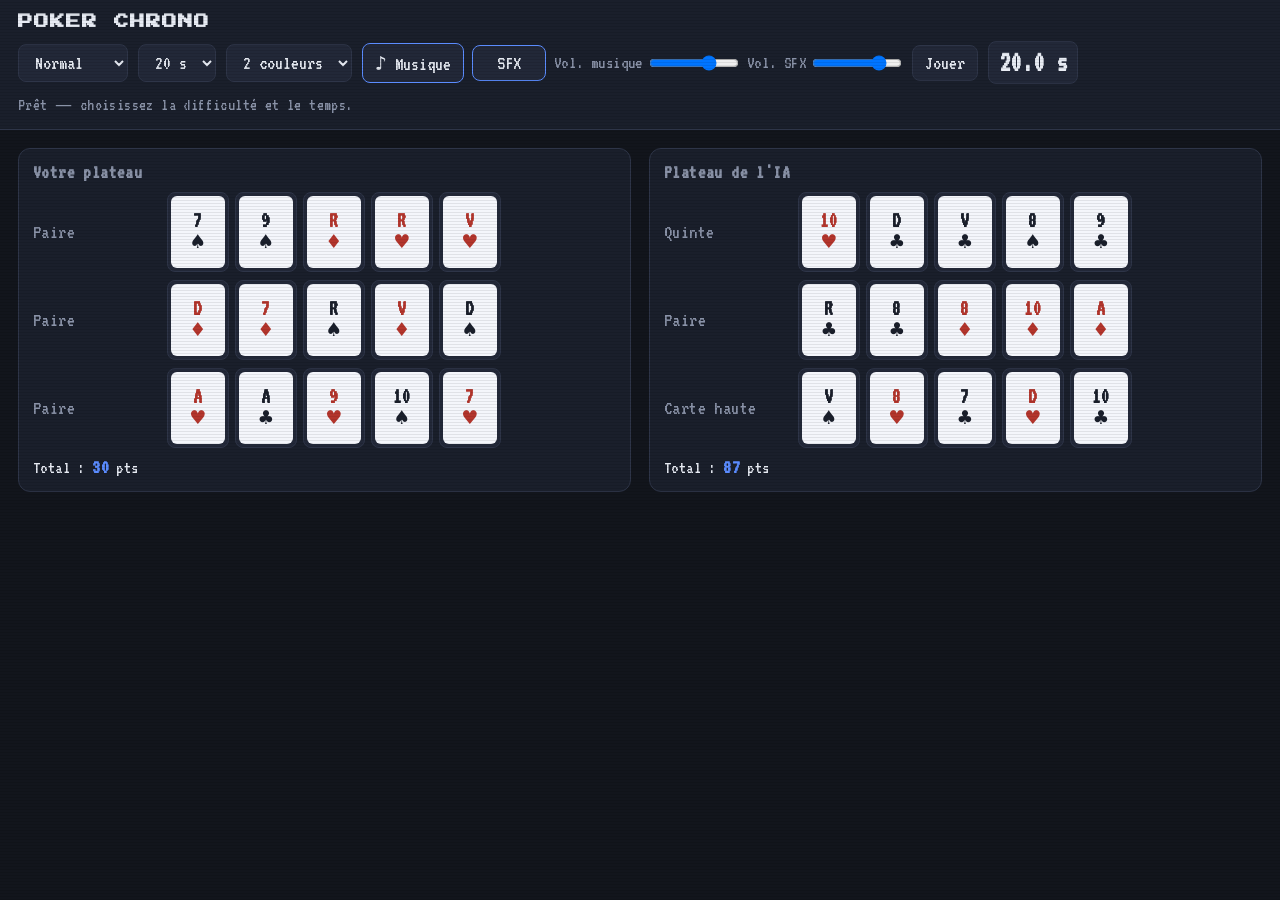
==== index.html @ a4b0915a "refactor: split mono index.html v2.0.0 en shell + css/ + js/ (zéro changement comportemental) - inde" ====
<!DOCTYPE html>
<html lang="fr">
<head>
<meta charset="UTF-8">
<meta name="viewport" content="width=device-width, initial-scale=1">
<title>Poker Chrono — v2 dopamine</title>
<style>

  :root {
    --bg:#12151c; --panel:#1a1f2b; --panel2:#222838; --line:#2e3548;
    --text:#e8ecf4; --muted:#8a93a8; --accent:#5b8cff; --good:#3ecf8e;
    --bad:#ff6b6b; --warn:#ffd166;
  }
  * { box-sizing: border-box; }
  body {
    margin:0; background:var(--bg); color:var(--text);
    font-family: "Segoe UI", system-ui, -apple-system, sans-serif;
  }
  header {
    display:flex; flex-wrap:wrap; gap:12px; align-items:center;
    padding:14px 18px; border-bottom:1px solid var(--line); background:var(--panel);
  }
  header h1 { font-size:1.25rem; margin:0; letter-spacing:.5px; }
  .controls { display:flex; flex-wrap:wrap; gap:10px; align-items:center; margin-left:auto; }
  select, button {
    background:var(--panel2); color:var(--text); border:1px solid var(--line);
    border-radius:8px; padding:7px 12px; font-size:.95rem; cursor:pointer;
  }
  button:hover { border-color:var(--accent); }
  #timer {
    font-variant-numeric: tabular-nums; font-size:1.3rem; font-weight:700;
    min-width:86px; text-align:center; padding:6px 10px;
    background:var(--panel2); border:1px solid var(--line); border-radius:8px;
  }
  #timer.low { color:var(--bad); border-color:var(--bad); }
  #status { color:var(--muted); font-size:.9rem; min-height:1.2em; }
  main { display:grid; grid-template-columns:1fr 1fr; gap:18px; padding:18px; }
  @media (max-width: 900px) { main { grid-template-columns:1fr; } }
  section.board {
    background:var(--panel); border:1px solid var(--line); border-radius:12px; padding:14px;
  }
  section.board h2 { margin:0 0 10px; font-size:1rem; color:var(--muted); }
  .row { display:grid; grid-template-columns:repeat(5, 62px); gap:6px; margin-bottom:8px; }
  .cell {
    width:62px; height:80px; background:var(--panel2); border:1px solid var(--line);
    border-radius:8px; display:flex; align-items:center; justify-content:center;
  }
  .card {
    width:54px; height:72px; border-radius:6px; background:#f4f6fb; color:#1a1f2b;
    display:flex; flex-direction:column; align-items:center; justify-content:center;
    font-weight:700; font-size:1.15rem; line-height:1.1; user-select:none;
  }
  .card .suit { font-size:1rem; }
  .card.red { color:#b3352c; }
  #board-human .card { cursor:grab; border:2px solid transparent; }
  #board-human .cell.drag-over { border-color:var(--accent); box-shadow:0 0 0 2px var(--accent); }
  .cell.flash { animation:flash .45s ease-out; }
  @keyframes flash { 0% { box-shadow:0 0 0 3px var(--good); } 100% { box-shadow:0 0 0 0 transparent; } }
  .total { margin-top:8px; font-size:.95rem; color:var(--text); }
  .total b { color:var(--accent); font-size:1.1rem; }
  footer { padding:0 18px 22px; }
  #final {
    background:var(--panel); border:1px solid var(--line); border-radius:12px;
    padding:18px; max-width:720px; margin:0 auto;
  }
  #final[hidden] { display:none; }
  #final h2 { margin:0 0 10px; }
  .breakdowns { display:grid; grid-template-columns:1fr 1fr; gap:18px; }
  @media (max-width: 700px) { .breakdowns { grid-template-columns:1fr; } }
  .bd h3 { font-size:.9rem; color:var(--muted); margin:0 0 6px; }
  .bd .row-line { font-size:.9rem; padding:3px 0; border-bottom:1px dashed var(--line); }
  #final-scores { font-size:1.1rem; margin:12px 0 4px; }
  #best { color:var(--warn); font-size:.9rem; }
  #replay { margin-top:12px; font-size:1rem; padding:9px 18px; }
  #msg { color:var(--warn); font-size:.9rem; min-height:1.3em; text-align:center; padding-top:10px; }

  /* ===== POKER CHRONO v2 — couche additive (v1 ci-dessus intact) ===== */

  /* Polices embarquées (base64 woff2, subsettes) : 100 % hors-ligne. */
  @font-face {
    font-family: 'VT323';
    font-style: normal;
    font-weight: 400;
    src: url([data-uri]) format('woff2');
  }
  @font-face {
    font-family: 'PressStart2P';
    font-style: normal;
    font-weight: 400;
    src: url([data-uri]) format('woff2');
  }

  /* Thème rétro : corps VT323, titres arcade PressStart2P (majuscules). */
  html { font-size: 19px; }
  body {
    font-family: 'VT323', 'Segoe UI', system-ui, sans-serif;
    letter-spacing: .4px;
  }
  /* Scanlines CRT subtiles (sous le canvas FX, au-dessus du contenu). */
  body::before {
    content: ''; position: fixed; inset: 0; z-index: 500; pointer-events: none;
    background: repeating-linear-gradient(0deg,
      rgba(0,0,0,.08) 0px, rgba(0,0,0,.08) 1px, transparent 1px, transparent 3px);
  }
  header h1, #final-title {
    font-family: 'PressStart2P', 'VT323', monospace;
    font-size: .78rem; letter-spacing: 1px; text-transform: uppercase;
  }
  select, button, input[type="range"] { font-family: 'VT323', monospace; font-size: 1.05rem; }
  #timer { font-size: 1.5rem; }

  /* Modes couleur : '2' = rouge #b3352c / noir #1a1f2b ;
     '4' = pique noir, cœur rouge, carreau vert, trèfle bleu. */
  body[data-colors="2"] .card.s0,
  body[data-colors="2"] .card.s3 { color: #1a1f2b; }
  body[data-colors="2"] .card.s1,
  body[data-colors="2"] .card.s2 { color: #b3352c; }
  body[data-colors="4"] .card.s0 { color: #1a1f2b; }
  body[data-colors="4"] .card.s1 { color: #b3352c; }
  body[data-colors="4"] .card.s2 { color: #1f9d55; }
  body[data-colors="4"] .card.s3 { color: #2456c9; }

  /* Nom de la main courante, en face de chaque ligne (mis à jour à chaque
     deal et à chaque swap — même fonction évaluatrice que le score). */
  .row { grid-template-columns: 128px repeat(5, 62px); }
  .row-name {
    font-size: 1.05rem; color: var(--muted); align-self: center;
    white-space: nowrap; overflow: hidden; text-overflow: ellipsis;
  }

  /* Contrôles audio (toggles ON/OFF + sliders séparés). */
  .audio-panel { display: flex; flex-wrap: wrap; gap: 8px; align-items: center; }
  .audio-panel .audio-btn {
    min-width: 74px; text-align: center; color: var(--muted);
    border-color: var(--line); opacity: .6;
  }
  .audio-panel .audio-btn.on { color: var(--text); opacity: 1; border-color: var(--accent); }
  .vol { display: flex; align-items: center; gap: 6px; font-size: .95rem; color: var(--muted); }
  .vol input[type="range"] { width: 90px; margin: 0; }

  /* Canvas FX plein écran, au-dessus du DOM, ne bloque aucun clic. */
  #fx { position: fixed; inset: 0; z-index: 9999; pointer-events: none; }

  /* Animations « dopamine ». */
  @keyframes deal-in {
    from { transform: translate(46px, -70px) rotate(20deg); opacity: 0; }
    to   { transform: translate(0, 0) rotate(0); opacity: 1; }
  }
  .card.deal-in { animation: deal-in .5s cubic-bezier(.2,.7,.3,1.25) backwards; }
  @keyframes flip-y {
    0% { transform: rotateY(0deg); }
    50% { transform: rotateY(90deg); }
    100% { transform: rotateY(0deg); }
  }
  .card.flip { animation: flip-y .45s ease-in-out; }
  @keyframes glow-fade {
    0% { box-shadow: 0 0 16px rgba(62,207,142,.85); border-color: var(--good); }
    100% { box-shadow: 0 0 0 rgba(62,207,142,0); }
  }
  .row.glow .cell { animation: glow-fade 1.2s ease-out; }
  @keyframes timer-pulse {
    0%, 100% { transform: scale(1); }
    50% { transform: scale(1.07); }
  }
  #timer.pulse { animation: timer-pulse 1s ease-in-out infinite; }
  @keyframes screen-shake {
    10%, 90% { transform: translate(-2px, 1px); }
    20%, 80% { transform: translate(3px, -1px); }
    30%, 70% { transform: translate(-4px, 2px); }
    40%, 60% { transform: translate(4px, -2px); }
    50% { transform: translate(-3px, 1px); }
  }
  main.shake { animation: screen-shake .6s linear; }
</style>
<link rel="stylesheet" href="css/base.css">
<link rel="stylesheet" href="css/fonts.css">
<link rel="stylesheet" href="css/theme.css">
<link rel="stylesheet" href="css/anim.css">
<body>
<canvas id="fx" aria-hidden="true"></canvas>
<header>
  <h1>Poker Chrono</h1>
  <div class="controls">
    <select id="diff" title="Difficulté de l'IA">
      <option value="facile">Facile</option>
      <option value="normal" selected>Normal</option>
      <option value="difficile">Difficile</option>
    </select>
    <select id="time" title="Temps de la manche (secondes)">
      <option value="10">10 s</option>
      <option value="20" selected>20 s</option>
      <option value="30">30 s</option>
      <option value="60">60 s</option>
    </select>

    <select id="colors" title="Mode de rendu des couleurs">
      <option value="2" selected>2 couleurs</option>
      <option value="4">4 couleurs</option>
    </select>
    <div class="audio-panel">
      <button id="music-toggle" class="audio-btn" type="button" aria-pressed="true">♪ Musique</button>
      <button id="sfx-toggle" class="audio-btn" type="button" aria-pressed="true">SFX</button>
      <label class="vol"><span>Vol. musique</span><input type="range" id="music-vol" min="0" max="100" value="70"></label>
      <label class="vol"><span>Vol. SFX</span><input type="range" id="sfx-vol" min="0" max="100" value="80"></label>
    </div>
    <button id="start" type="button">Jouer</button>
    <div id="timer">--</div>
    <div id="status">Prêt — choisissez la difficulté et le temps.</div>
  </div>
</header>

<main>
  <section class="board" id="board-human">
    <h2>Votre plateau</h2>
    <div class="rows"></div>
    <div class="total">Total : <b id="score-human">0</b> pts</div>
  </section>
  <section class="board" id="board-ai">
    <h2>Plateau de l'IA</h2>
    <div class="rows"></div>
    <div class="total">Total : <b id="score-ai">0</b> pts</div>
  </section>
</main>

<footer>
  <div id="final" hidden>
    <h2 id="final-title"></h2>
    <div class="breakdowns">
      <div class="bd"><h3>Votre plateau</h3><div id="rows-human"></div></div>
      <div class="bd"><h3>Plateau de l’IA</h3><div id="rows-ai"></div></div>
    </div>
    <p id="final-scores"></p>
    <p id="best"></p>
    <button id="replay" type="button">Rejouer</button>
  </div>
  <div id="msg"></div>
</footer>

<script src="js/deck.js"></script>
<script src="js/game.js"></script>
<script id="audio" src="js/audio.js"></script>
<script id="fx" src="js/fx.js"></script>
<script id="ui" src="js/ui.js"></script>
</body>
</html>
---- css/base.css ----
:root {
    --bg:#12151c; --panel:#1a1f2b; --panel2:#222838; --line:#2e3548;
    --text:#e8ecf4; --muted:#8a93a8; --accent:#5b8cff; --good:#3ecf8e;
    --bad:#ff6b6b; --warn:#ffd166;
  }
  * { box-sizing: border-box; }
  body {
    margin:0; background:var(--bg); color:var(--text);
    font-family: "Segoe UI", system-ui, -apple-system, sans-serif;
  }
  header {
    display:flex; flex-wrap:wrap; gap:12px; align-items:center;
    padding:14px 18px; border-bottom:1px solid var(--line); background:var(--panel);
  }
  header h1 { font-size:1.25rem; margin:0; letter-spacing:.5px; }
  .controls { display:flex; flex-wrap:wrap; gap:10px; align-items:center; margin-left:auto; }
  select, button {
    background:var(--panel2); color:var(--text); border:1px solid var(--line);
    border-radius:8px; padding:7px 12px; font-size:.95rem; cursor:pointer;
  }
  button:hover { border-color:var(--accent); }
  #timer {
    font-variant-numeric: tabular-nums; font-size:1.3rem; font-weight:700;
    min-width:86px; text-align:center; padding:6px 10px;
    background:var(--panel2); border:1px solid var(--line); border-radius:8px;
  }
  #timer.low { color:var(--bad); border-color:var(--bad); }
  #status { color:var(--muted); font-size:.9rem; min-height:1.2em; }
  main { display:grid; grid-template-columns:1fr 1fr; gap:18px; padding:18px; }
  @media (max-width: 900px) { main { grid-template-columns:1fr; } }
  section.board {
    background:var(--panel); border:1px solid var(--line); border-radius:12px; padding:14px;
  }
  section.board h2 { margin:0 0 10px; font-size:1rem; color:var(--muted); }
  .row { display:grid; grid-template-columns:repeat(5, 62px); gap:6px; margin-bottom:8px; }
  .cell {
    width:62px; height:80px; background:var(--panel2); border:1px solid var(--line);
    border-radius:8px; display:flex; align-items:center; justify-content:center;
  }
  .card {
    width:54px; height:72px; border-radius:6px; background:#f4f6fb; color:#1a1f2b;
    display:flex; flex-direction:column; align-items:center; justify-content:center;
    font-weight:700; font-size:1.15rem; line-height:1.1; user-select:none;
  }
  .card .suit { font-size:1rem; }
  .card.red { color:#b3352c; }
  #board-human .card { cursor:grab; border:2px solid transparent; }
  #board-human .cell.drag-over { border-color:var(--accent); box-shadow:0 0 0 2px var(--accent); }
  .cell.flash { animation:flash .45s ease-out; }
  @keyframes flash { 0% { box-shadow:0 0 0 3px var(--good); } 100% { box-shadow:0 0 0 0 transparent; } }
  .total { margin-top:8px; font-size:.95rem; color:var(--text); }
  .total b { color:var(--accent); font-size:1.1rem; }
  footer { padding:0 18px 22px; }
  #final {
    background:var(--panel); border:1px solid var(--line); border-radius:12px;
    padding:18px; max-width:720px; margin:0 auto;
  }
  #final[hidden] { display:none; }
  #final h2 { margin:0 0 10px; }
  .breakdowns { display:grid; grid-template-columns:1fr 1fr; gap:18px; }
  @media (max-width: 700px) { .breakdowns { grid-template-columns:1fr; } }
  .bd h3 { font-size:.9rem; color:var(--muted); margin:0 0 6px; }
  .bd .row-line { font-size:.9rem; padding:3px 0; border-bottom:1px dashed var(--line); }
  #final-scores { font-size:1.1rem; margin:12px 0 4px; }
  #best { color:var(--warn); font-size:.9rem; }
  #replay { margin-top:12px; font-size:1rem; padding:9px 18px; }
  #msg { color:var(--warn); font-size:.9rem; min-height:1.3em; text-align:center; padding-top:10px; }
---- css/fonts.css ----
/* ===== POKER CHRONO v2 — couche additive (v1 ci-dessus intact) ===== */

  /* Polices embarquées (base64 woff2, subsettes) : 100 % hors-ligne. */
  @font-face {
    font-family: 'VT323';
    font-style: normal;
    font-weight: 400;
    src: url([data-uri]) format('woff2');
  }
  @font-face {
    font-family: 'PressStart2P';
    font-style: normal;
    font-weight: 400;
    src: url([data-uri]) format('woff2');
  }
---- css/theme.css ----
/* Thème rétro : corps VT323, titres arcade PressStart2P (majuscules). */
  html { font-size: 19px; }
  body {
    font-family: 'VT323', 'Segoe UI', system-ui, sans-serif;
    letter-spacing: .4px;
  }
  /* Scanlines CRT subtiles (sous le canvas FX, au-dessus du contenu). */
  body::before {
    content: ''; position: fixed; inset: 0; z-index: 500; pointer-events: none;
    background: repeating-linear-gradient(0deg,
      rgba(0,0,0,.08) 0px, rgba(0,0,0,.08) 1px, transparent 1px, transparent 3px);
  }
  header h1, #final-title {
    font-family: 'PressStart2P', 'VT323', monospace;
    font-size: .78rem; letter-spacing: 1px; text-transform: uppercase;
  }
  select, button, input[type="range"] { font-family: 'VT323', monospace; font-size: 1.05rem; }
  #timer { font-size: 1.5rem; }

  /* Modes couleur : '2' = rouge #b3352c / noir #1a1f2b ;
     '4' = pique noir, cœur rouge, carreau vert, trèfle bleu. */
  body[data-colors="2"] .card.s0,
  body[data-colors="2"] .card.s3 { color: #1a1f2b; }
  body[data-colors="2"] .card.s1,
  body[data-colors="2"] .card.s2 { color: #b3352c; }
  body[data-colors="4"] .card.s0 { color: #1a1f2b; }
  body[data-colors="4"] .card.s1 { color: #b3352c; }
  body[data-colors="4"] .card.s2 { color: #1f9d55; }
  body[data-colors="4"] .card.s3 { color: #2456c9; }

  /* Nom de la main courante, en face de chaque ligne (mis à jour à chaque
     deal et à chaque swap — même fonction évaluatrice que le score). */
  .row { grid-template-columns: 128px repeat(5, 62px); }
  .row-name {
    font-size: 1.05rem; color: var(--muted); align-self: center;
    white-space: nowrap; overflow: hidden; text-overflow: ellipsis;
  }

  /* Contrôles audio (toggles ON/OFF + sliders séparés). */
  .audio-panel { display: flex; flex-wrap: wrap; gap: 8px; align-items: center; }
  .audio-panel .audio-btn {
    min-width: 74px; text-align: center; color: var(--muted);
    border-color: var(--line); opacity: .6;
  }
  .audio-panel .audio-btn.on { color: var(--text); opacity: 1; border-color: var(--accent); }
  .vol { display: flex; align-items: center; gap: 6px; font-size: .95rem; color: var(--muted); }
  .vol input[type="range"] { width: 90px; margin: 0; }

  /* Canvas FX plein écran, au-dessus du DOM, ne bloque aucun clic. */
  #fx { position: fixed; inset: 0; z-index: 9999; pointer-events: none; }
---- css/anim.css ----
/* Animations « dopamine ». */
  @keyframes deal-in {
    from { transform: translate(46px, -70px) rotate(20deg); opacity: 0; }
    to   { transform: translate(0, 0) rotate(0); opacity: 1; }
  }
  .card.deal-in { animation: deal-in .5s cubic-bezier(.2,.7,.3,1.25) backwards; }
  @keyframes flip-y {
    0% { transform: rotateY(0deg); }
    50% { transform: rotateY(90deg); }
    100% { transform: rotateY(0deg); }
  }
  .card.flip { animation: flip-y .45s ease-in-out; }
  @keyframes glow-fade {
    0% { box-shadow: 0 0 16px rgba(62,207,142,.85); border-color: var(--good); }
    100% { box-shadow: 0 0 0 rgba(62,207,142,0); }
  }
  .row.glow .cell { animation: glow-fade 1.2s ease-out; }
  @keyframes timer-pulse {
    0%, 100% { transform: scale(1); }
    50% { transform: scale(1.07); }
  }
  #timer.pulse { animation: timer-pulse 1s ease-in-out infinite; }
  @keyframes screen-shake {
    10%, 90% { transform: translate(-2px, 1px); }
    20%, 80% { transform: translate(3px, -1px); }
    30%, 70% { transform: translate(-4px, 2px); }
    40%, 60% { transform: translate(4px, -2px); }
    50% { transform: translate(-3px, 1px); }
  }
  main.shake { animation: screen-shake .6s linear; }
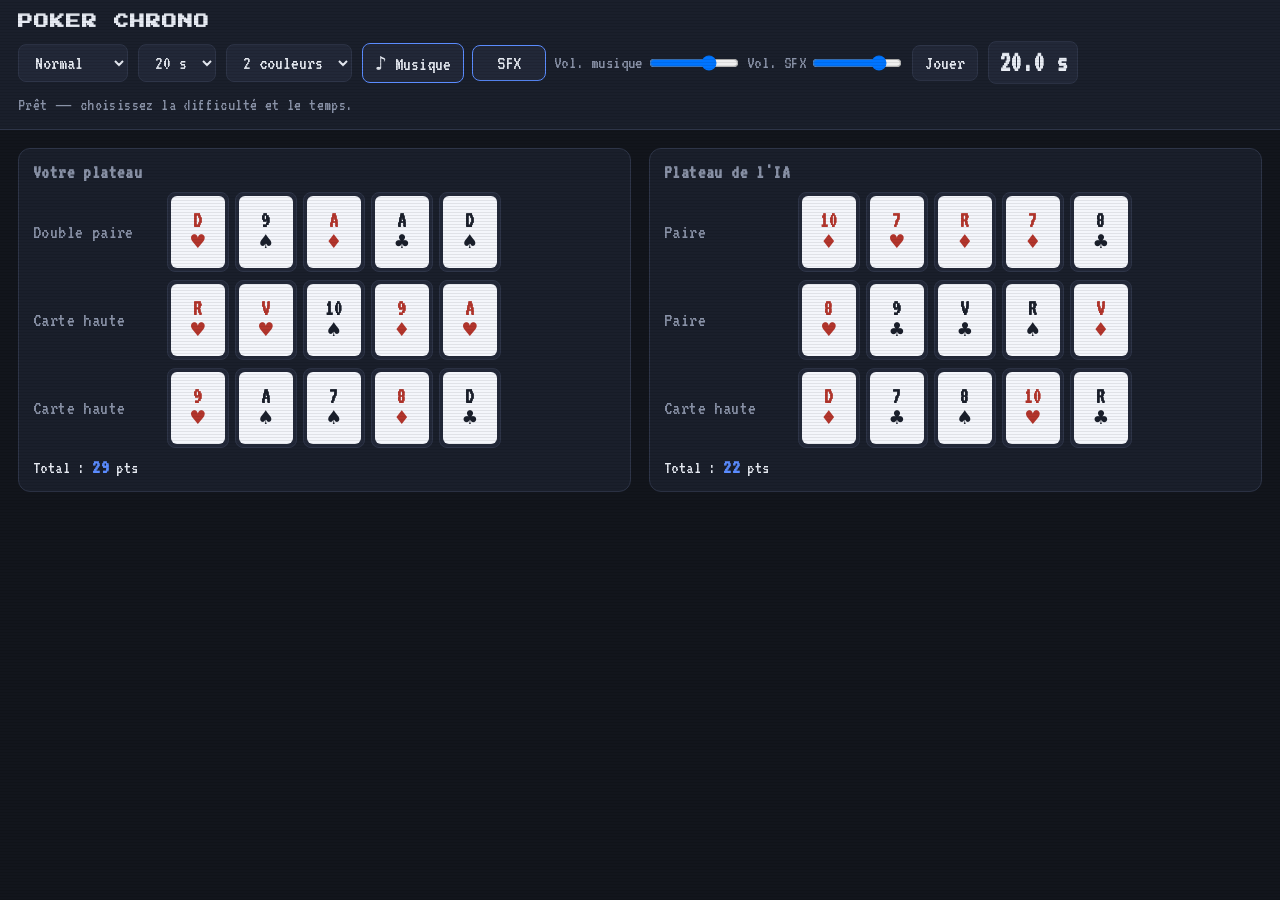
==== commit d6273591: "fix: shell index.html — retrait du <style> inline dupliqué (byte-identique au concat css/) + </head>" ====
--- a/index.html
+++ b/index.html
@@ -4,178 +4,11 @@
 <meta charset="UTF-8">
 <meta name="viewport" content="width=device-width, initial-scale=1">
 <title>Poker Chrono — v2 dopamine</title>
-<style>
-
-  :root {
-    --bg:#12151c; --panel:#1a1f2b; --panel2:#222838; --line:#2e3548;
-    --text:#e8ecf4; --muted:#8a93a8; --accent:#5b8cff; --good:#3ecf8e;
-    --bad:#ff6b6b; --warn:#ffd166;
-  }
-  * { box-sizing: border-box; }
-  body {
-    margin:0; background:var(--bg); color:var(--text);
-    font-family: "Segoe UI", system-ui, -apple-system, sans-serif;
-  }
-  header {
-    display:flex; flex-wrap:wrap; gap:12px; align-items:center;
-    padding:14px 18px; border-bottom:1px solid var(--line); background:var(--panel);
-  }
-  header h1 { font-size:1.25rem; margin:0; letter-spacing:.5px; }
-  .controls { display:flex; flex-wrap:wrap; gap:10px; align-items:center; margin-left:auto; }
-  select, button {
-    background:var(--panel2); color:var(--text); border:1px solid var(--line);
-    border-radius:8px; padding:7px 12px; font-size:.95rem; cursor:pointer;
-  }
-  button:hover { border-color:var(--accent); }
-  #timer {
-    font-variant-numeric: tabular-nums; font-size:1.3rem; font-weight:700;
-    min-width:86px; text-align:center; padding:6px 10px;
-    background:var(--panel2); border:1px solid var(--line); border-radius:8px;
-  }
-  #timer.low { color:var(--bad); border-color:var(--bad); }
-  #status { color:var(--muted); font-size:.9rem; min-height:1.2em; }
-  main { display:grid; grid-template-columns:1fr 1fr; gap:18px; padding:18px; }
-  @media (max-width: 900px) { main { grid-template-columns:1fr; } }
-  section.board {
-    background:var(--panel); border:1px solid var(--line); border-radius:12px; padding:14px;
-  }
-  section.board h2 { margin:0 0 10px; font-size:1rem; color:var(--muted); }
-  .row { display:grid; grid-template-columns:repeat(5, 62px); gap:6px; margin-bottom:8px; }
-  .cell {
-    width:62px; height:80px; background:var(--panel2); border:1px solid var(--line);
-    border-radius:8px; display:flex; align-items:center; justify-content:center;
-  }
-  .card {
-    width:54px; height:72px; border-radius:6px; background:#f4f6fb; color:#1a1f2b;
-    display:flex; flex-direction:column; align-items:center; justify-content:center;
-    font-weight:700; font-size:1.15rem; line-height:1.1; user-select:none;
-  }
-  .card .suit { font-size:1rem; }
-  .card.red { color:#b3352c; }
-  #board-human .card { cursor:grab; border:2px solid transparent; }
-  #board-human .cell.drag-over { border-color:var(--accent); box-shadow:0 0 0 2px var(--accent); }
-  .cell.flash { animation:flash .45s ease-out; }
-  @keyframes flash { 0% { box-shadow:0 0 0 3px var(--good); } 100% { box-shadow:0 0 0 0 transparent; } }
-  .total { margin-top:8px; font-size:.95rem; color:var(--text); }
-  .total b { color:var(--accent); font-size:1.1rem; }
-  footer { padding:0 18px 22px; }
-  #final {
-    background:var(--panel); border:1px solid var(--line); border-radius:12px;
-    padding:18px; max-width:720px; margin:0 auto;
-  }
-  #final[hidden] { display:none; }
-  #final h2 { margin:0 0 10px; }
-  .breakdowns { display:grid; grid-template-columns:1fr 1fr; gap:18px; }
-  @media (max-width: 700px) { .breakdowns { grid-template-columns:1fr; } }
-  .bd h3 { font-size:.9rem; color:var(--muted); margin:0 0 6px; }
-  .bd .row-line { font-size:.9rem; padding:3px 0; border-bottom:1px dashed var(--line); }
-  #final-scores { font-size:1.1rem; margin:12px 0 4px; }
-  #best { color:var(--warn); font-size:.9rem; }
-  #replay { margin-top:12px; font-size:1rem; padding:9px 18px; }
-  #msg { color:var(--warn); font-size:.9rem; min-height:1.3em; text-align:center; padding-top:10px; }
-
-  /* ===== POKER CHRONO v2 — couche additive (v1 ci-dessus intact) ===== */
-
-  /* Polices embarquées (base64 woff2, subsettes) : 100 % hors-ligne. */
-  @font-face {
-    font-family: 'VT323';
-    font-style: normal;
-    font-weight: 400;
-    src: url([data-uri]) format('woff2');
-  }
-  @font-face {
-    font-family: 'PressStart2P';
-    font-style: normal;
-    font-weight: 400;
-    src: url([data-uri]) format('woff2');
-  }
-
-  /* Thème rétro : corps VT323, titres arcade PressStart2P (majuscules). */
-  html { font-size: 19px; }
-  body {
-    font-family: 'VT323', 'Segoe UI', system-ui, sans-serif;
-    letter-spacing: .4px;
-  }
-  /* Scanlines CRT subtiles (sous le canvas FX, au-dessus du contenu). */
-  body::before {
-    content: ''; position: fixed; inset: 0; z-index: 500; pointer-events: none;
-    background: repeating-linear-gradient(0deg,
-      rgba(0,0,0,.08) 0px, rgba(0,0,0,.08) 1px, transparent 1px, transparent 3px);
-  }
-  header h1, #final-title {
-    font-family: 'PressStart2P', 'VT323', monospace;
-    font-size: .78rem; letter-spacing: 1px; text-transform: uppercase;
-  }
-  select, button, input[type="range"] { font-family: 'VT323', monospace; font-size: 1.05rem; }
-  #timer { font-size: 1.5rem; }
-
-  /* Modes couleur : '2' = rouge #b3352c / noir #1a1f2b ;
-     '4' = pique noir, cœur rouge, carreau vert, trèfle bleu. */
-  body[data-colors="2"] .card.s0,
-  body[data-colors="2"] .card.s3 { color: #1a1f2b; }
-  body[data-colors="2"] .card.s1,
-  body[data-colors="2"] .card.s2 { color: #b3352c; }
-  body[data-colors="4"] .card.s0 { color: #1a1f2b; }
-  body[data-colors="4"] .card.s1 { color: #b3352c; }
-  body[data-colors="4"] .card.s2 { color: #1f9d55; }
-  body[data-colors="4"] .card.s3 { color: #2456c9; }
-
-  /* Nom de la main courante, en face de chaque ligne (mis à jour à chaque
-     deal et à chaque swap — même fonction évaluatrice que le score). */
-  .row { grid-template-columns: 128px repeat(5, 62px); }
-  .row-name {
-    font-size: 1.05rem; color: var(--muted); align-self: center;
-    white-space: nowrap; overflow: hidden; text-overflow: ellipsis;
-  }
-
-  /* Contrôles audio (toggles ON/OFF + sliders séparés). */
-  .audio-panel { display: flex; flex-wrap: wrap; gap: 8px; align-items: center; }
-  .audio-panel .audio-btn {
-    min-width: 74px; text-align: center; color: var(--muted);
-    border-color: var(--line); opacity: .6;
-  }
-  .audio-panel .audio-btn.on { color: var(--text); opacity: 1; border-color: var(--accent); }
-  .vol { display: flex; align-items: center; gap: 6px; font-size: .95rem; color: var(--muted); }
-  .vol input[type="range"] { width: 90px; margin: 0; }
-
-  /* Canvas FX plein écran, au-dessus du DOM, ne bloque aucun clic. */
-  #fx { position: fixed; inset: 0; z-index: 9999; pointer-events: none; }
-
-  /* Animations « dopamine ». */
-  @keyframes deal-in {
-    from { transform: translate(46px, -70px) rotate(20deg); opacity: 0; }
-    to   { transform: translate(0, 0) rotate(0); opacity: 1; }
-  }
-  .card.deal-in { animation: deal-in .5s cubic-bezier(.2,.7,.3,1.25) backwards; }
-  @keyframes flip-y {
-    0% { transform: rotateY(0deg); }
-    50% { transform: rotateY(90deg); }
-    100% { transform: rotateY(0deg); }
-  }
-  .card.flip { animation: flip-y .45s ease-in-out; }
-  @keyframes glow-fade {
-    0% { box-shadow: 0 0 16px rgba(62,207,142,.85); border-color: var(--good); }
-    100% { box-shadow: 0 0 0 rgba(62,207,142,0); }
-  }
-  .row.glow .cell { animation: glow-fade 1.2s ease-out; }
-  @keyframes timer-pulse {
-    0%, 100% { transform: scale(1); }
-    50% { transform: scale(1.07); }
-  }
-  #timer.pulse { animation: timer-pulse 1s ease-in-out infinite; }
-  @keyframes screen-shake {
-    10%, 90% { transform: translate(-2px, 1px); }
-    20%, 80% { transform: translate(3px, -1px); }
-    30%, 70% { transform: translate(-4px, 2px); }
-    40%, 60% { transform: translate(4px, -2px); }
-    50% { transform: translate(-3px, 1px); }
-  }
-  main.shake { animation: screen-shake .6s linear; }
-</style>
 <link rel="stylesheet" href="css/base.css">
 <link rel="stylesheet" href="css/fonts.css">
 <link rel="stylesheet" href="css/theme.css">
 <link rel="stylesheet" href="css/anim.css">
+</head>
 <body>
 <canvas id="fx" aria-hidden="true"></canvas>
 <header>
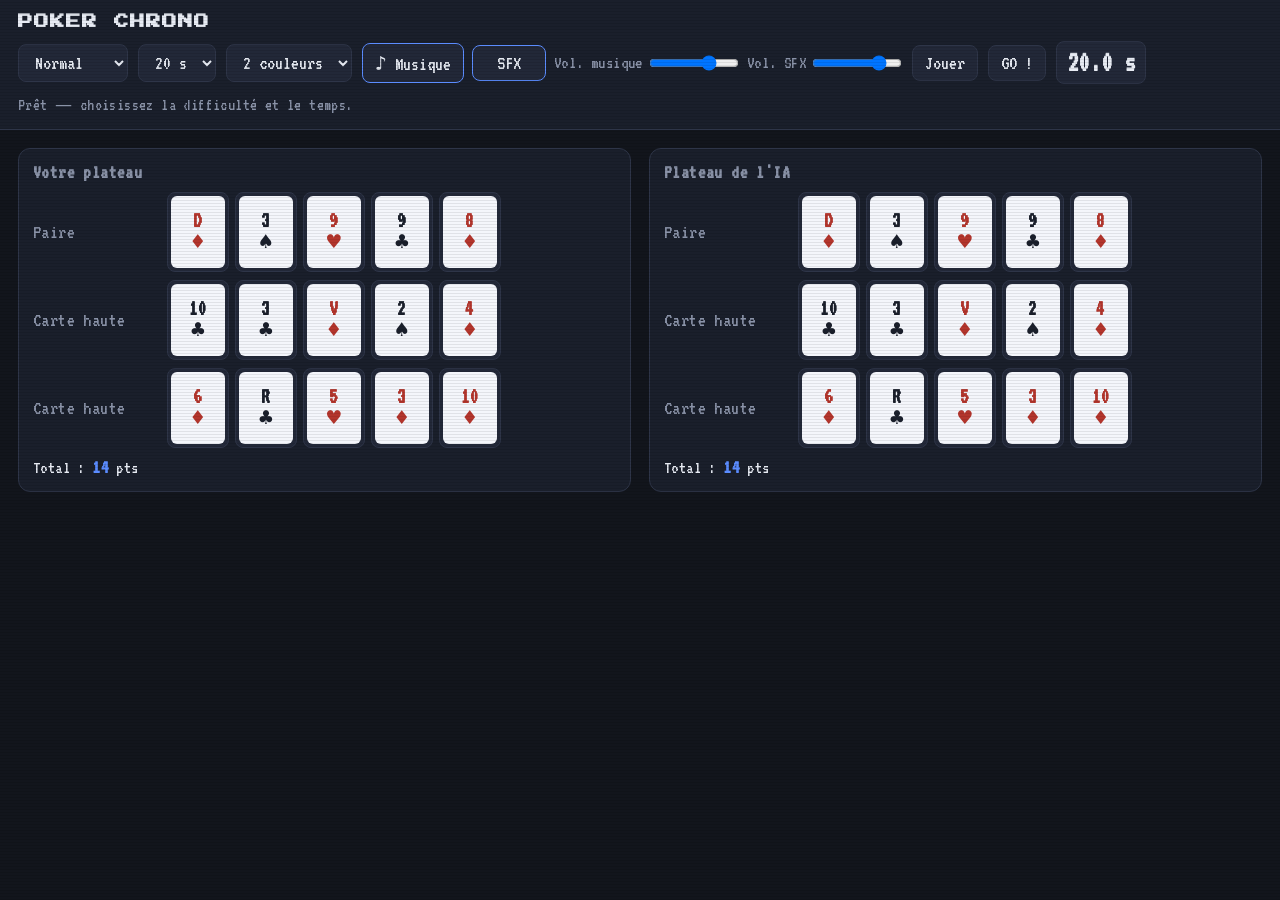
==== commit 7e220980: "feat: v2.1.0 — deck 52 cartes miroir + GO (cap 16) + fix PORTE 4 Deck 52 (item 1/3): - 13 rangs (2-A" ====
--- a/index.html
+++ b/index.html
@@ -24,6 +24,7 @@
       <option value="20" selected>20 s</option>
       <option value="30">30 s</option>
       <option value="60">60 s</option>
+      <option value="90">90 s</option>
     </select>
 
     <select id="colors" title="Mode de rendu des couleurs">
@@ -37,6 +38,7 @@
       <label class="vol"><span>Vol. SFX</span><input type="range" id="sfx-vol" min="0" max="100" value="80"></label>
     </div>
     <button id="start" type="button">Jouer</button>
+      <button id="go" type="button" disabled>GO !</button>
     <div id="timer">--</div>
     <div id="status">Prêt — choisissez la difficulté et le temps.</div>
   </div>
@@ -57,7 +59,7 @@
 
 <footer>
   <div id="final" hidden>
-    <h2 id="final-title"></h2>
+    <h2 id="final-title">Fin de partie</h2>
     <div class="breakdowns">
       <div class="bd"><h3>Votre plateau</h3><div id="rows-human"></div></div>
       <div class="bd"><h3>Plateau de l’IA</h3><div id="rows-ai"></div></div>
@@ -72,7 +74,7 @@
 <script src="js/deck.js"></script>
 <script src="js/game.js"></script>
 <script id="audio" src="js/audio.js"></script>
-<script id="fx" src="js/fx.js"></script>
+<script src="js/fx.js"></script>
 <script id="ui" src="js/ui.js"></script>
 </body>
 </html>
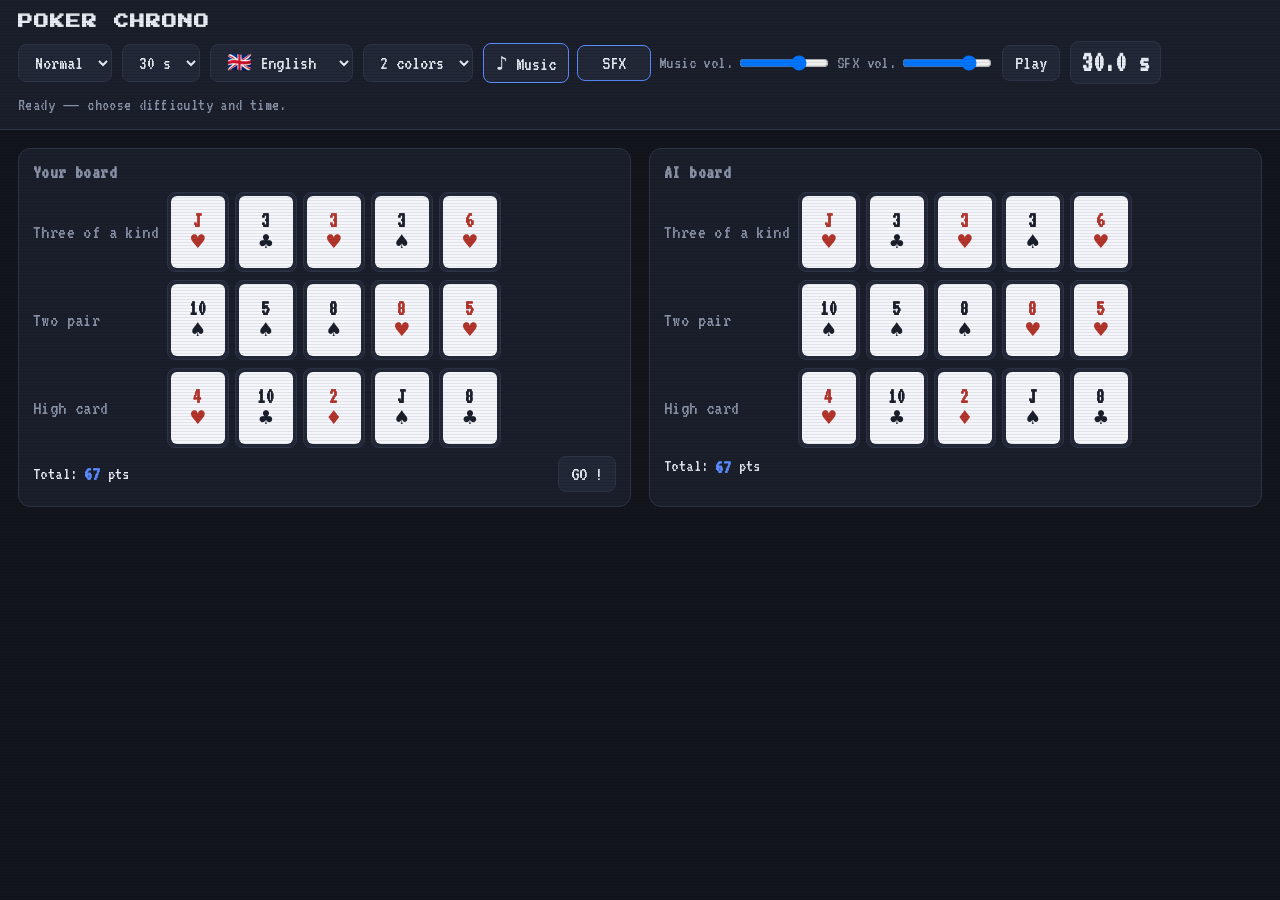
==== commit 01d82c9a: "feat: GO placement, 30 s par défaut, i18n 5 langues + portes + manifeste v2.1.1 au-dessus de 6223b05" ====
--- a/index.html
+++ b/index.html
@@ -1,9 +1,10 @@
 <!DOCTYPE html>
-<html lang="fr">
+<html lang="en">
 <head>
 <meta charset="UTF-8">
 <meta name="viewport" content="width=device-width, initial-scale=1">
-<title>Poker Chrono — v2 dopamine</title>
+<meta name="description" content="Poker Chrono - speed poker: drag & drop, GO bonus, 5 languages.">
+<title>Poker Chrono - v2 dopamine</title>
 <link rel="stylesheet" href="css/base.css">
 <link rel="stylesheet" href="css/fonts.css">
 <link rel="stylesheet" href="css/theme.css">
@@ -14,65 +15,73 @@
 <header>
   <h1>Poker Chrono</h1>
   <div class="controls">
-    <select id="diff" title="Difficulté de l'IA">
-      <option value="facile">Facile</option>
-      <option value="normal" selected>Normal</option>
-      <option value="difficile">Difficile</option>
+    <select id="diff" title="AI difficulty" data-i18n-title="diff_label">
+      <option value="facile" data-i18n="diff_facile">Easy</option>
+      <option value="normal" selected data-i18n="diff_normal">Normal</option>
+      <option value="difficile" data-i18n="diff_difficile">Hard</option>
     </select>
-    <select id="time" title="Temps de la manche (secondes)">
+    <select id="time" title="Round time (seconds)" data-i18n-title="time_label">
       <option value="10">10 s</option>
-      <option value="20" selected>20 s</option>
-      <option value="30">30 s</option>
+      <option value="20">20 s</option>
+      <option value="30" selected>30 s</option>
       <option value="60">60 s</option>
       <option value="90">90 s</option>
     </select>
 
-    <select id="colors" title="Mode de rendu des couleurs">
-      <option value="2" selected>2 couleurs</option>
-      <option value="4">4 couleurs</option>
+  <select id="lang" title="Language">
+    <option value="en">🇬🇧 English</option>
+    <option value="fr">🇫🇷 Français</option>
+    <option value="es">🇪🇸 Español</option>
+    <option value="it">🇮🇹 Italiano</option>
+    <option value="de">🇩🇪 Deutsch</option>
+  </select>
+
+    <select id="colors" title="Card color mode" data-i18n-title="colors_label">
+      <option value="2" selected data-i18n="colors_2">2 colors</option>
+      <option value="4" data-i18n="colors_4">4 colors</option>
     </select>
     <div class="audio-panel">
-      <button id="music-toggle" class="audio-btn" type="button" aria-pressed="true">♪ Musique</button>
-      <button id="sfx-toggle" class="audio-btn" type="button" aria-pressed="true">SFX</button>
-      <label class="vol"><span>Vol. musique</span><input type="range" id="music-vol" min="0" max="100" value="70"></label>
-      <label class="vol"><span>Vol. SFX</span><input type="range" id="sfx-vol" min="0" max="100" value="80"></label>
+      <button id="music-toggle" class="audio-btn" type="button" aria-pressed="true" data-i18n="music_btn">♪ Music</button>
+      <button id="sfx-toggle" class="audio-btn" type="button" aria-pressed="true" data-i18n="sfx_btn">SFX</button>
+      <label class="vol"><span data-i18n="vol_music">Music vol.</span><input type="range" id="music-vol" min="0" max="100" value="70"></label>
+      <label class="vol"><span data-i18n="vol_sfx">SFX vol.</span><input type="range" id="sfx-vol" min="0" max="100" value="80"></label>
     </div>
-    <button id="start" type="button">Jouer</button>
-      <button id="go" type="button" disabled>GO !</button>
+    <button id="start" type="button" data-i18n="play">Play</button>
     <div id="timer">--</div>
-    <div id="status">Prêt — choisissez la difficulté et le temps.</div>
+    <div id="status" data-i18n="idle">Ready - choose difficulty and time.</div>
   </div>
 </header>
 
 <main>
   <section class="board" id="board-human">
-    <h2>Votre plateau</h2>
+    <h2 data-i18n="human_board">Your board</h2>
     <div class="rows"></div>
-    <div class="total">Total : <b id="score-human">0</b> pts</div>
+    <div class="total"><span data-i18n="total_label">Total: </span><b id="score-human">0</b> <span data-i18n="pts">pts</span><button id="go" type="button" disabled data-i18n="go_btn">GO !</button></div>
   </section>
   <section class="board" id="board-ai">
-    <h2>Plateau de l'IA</h2>
+    <h2 data-i18n="ai_board">AI board</h2>
     <div class="rows"></div>
-    <div class="total">Total : <b id="score-ai">0</b> pts</div>
+    <div class="total"><span data-i18n="total_label">Total: </span><b id="score-ai">0</b> <span data-i18n="pts">pts</span></div>
   </section>
 </main>
 
 <footer>
   <div id="final" hidden>
-    <h2 id="final-title">Fin de partie</h2>
+    <h2 id="final-title" data-i18n="final_game">Game over</h2>
     <div class="breakdowns">
-      <div class="bd"><h3>Votre plateau</h3><div id="rows-human"></div></div>
-      <div class="bd"><h3>Plateau de l’IA</h3><div id="rows-ai"></div></div>
+      <div class="bd"><h3 data-i18n="human_board">Your board</h3><div id="rows-human"></div></div>
+      <div class="bd"><h3 data-i18n="ai_board">AI board</h3><div id="rows-ai"></div></div>
     </div>
     <p id="final-scores"></p>
     <p id="best"></p>
-    <button id="replay" type="button">Rejouer</button>
+    <button id="replay" type="button" data-i18n="replay">Replay</button>
   </div>
   <div id="msg"></div>
 </footer>
 
 <script src="js/deck.js"></script>
 <script src="js/game.js"></script>
+<script src="js/i18n.js"></script>
 <script id="audio" src="js/audio.js"></script>
 <script src="js/fx.js"></script>
 <script id="ui" src="js/ui.js"></script>
--- a/css/base.css
+++ b/css/base.css
@@ -50,7 +50,8 @@
   #board-human .cell.drag-over { border-color:var(--accent); box-shadow:0 0 0 2px var(--accent); }
   .cell.flash { animation:flash .45s ease-out; }
   @keyframes flash { 0% { box-shadow:0 0 0 3px var(--good); } 100% { box-shadow:0 0 0 0 transparent; } }
-  .total { margin-top:8px; font-size:.95rem; color:var(--text); }
+  .total { display:flex; align-items:center; gap:.35rem; margin-top:8px; font-size:.95rem; color:var(--text); }
+.total #go { margin-left:auto; }
   .total b { color:var(--accent); font-size:1.1rem; }
   footer { padding:0 18px 22px; }
   #final {
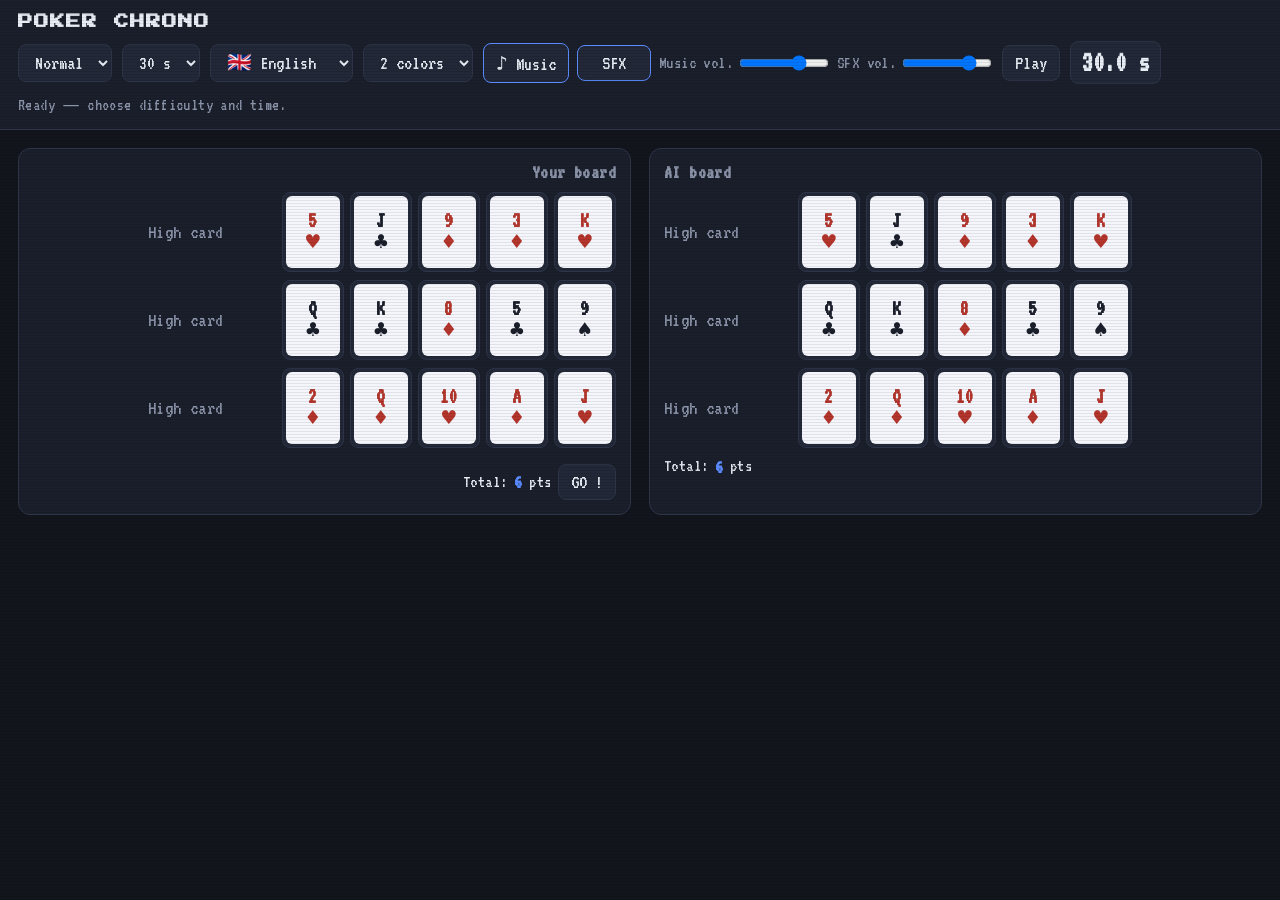
==== commit 7059b883: "feat: pulsation glow du bouton de depart #start (v2.1.2 item 1) Animation CSS start-pulse-glow fusio" ====
--- a/index.html
+++ b/index.html
@@ -46,7 +46,7 @@
       <label class="vol"><span data-i18n="vol_music">Music vol.</span><input type="range" id="music-vol" min="0" max="100" value="70"></label>
       <label class="vol"><span data-i18n="vol_sfx">SFX vol.</span><input type="range" id="sfx-vol" min="0" max="100" value="80"></label>
     </div>
-    <button id="start" type="button" data-i18n="play">Play</button>
+    <button id="start" class="pulse-glow" type="button" data-i18n="play">Play</button>
     <div id="timer">--</div>
     <div id="status" data-i18n="idle">Ready - choose difficulty and time.</div>
   </div>
--- a/css/base.css
+++ b/css/base.css
@@ -33,6 +33,10 @@
   section.board {
     background:var(--panel); border:1px solid var(--line); border-radius:12px; padding:14px;
   }
+  /* v2.1.1 décision D : contenu du plateau joueur (h2, .rows, .total) aligné à droite
+     dans son cadre — le GO reste à droite de la ligne de score ; mobile <900px inchangé
+     (1 colonne) car l'alignement est transversal uniquement. */
+  #board-human { display:flex; flex-direction:column; align-items:flex-end; }
   section.board h2 { margin:0 0 10px; font-size:1rem; color:var(--muted); }
   .row { display:grid; grid-template-columns:repeat(5, 62px); gap:6px; margin-bottom:8px; }
   .cell {
--- a/css/anim.css
+++ b/css/anim.css
@@ -28,3 +28,11 @@
     50% { transform: translate(-3px, 1px); }
   }
   main.shake { animation: screen-shake .6s linear; }
+  /* v2.1.2 : pulsation du bouton de départ — fusion des patterns existants
+     timer-pulse (échelle 1↔1.07) et glow-fade (lueur verte --good).
+     Classe retirée au démarrage de la partie (js/ui.js), ré-armée à la fin. */
+  @keyframes start-pulse-glow {
+    0%, 100% { transform: scale(1); box-shadow: 0 0 0 rgba(62,207,142,0); border-color: var(--line); }
+    50% { transform: scale(1.07); box-shadow: 0 0 16px rgba(62,207,142,.85); border-color: var(--good); }
+  }
+  #start.pulse-glow { animation: start-pulse-glow 1.6s ease-in-out infinite; }
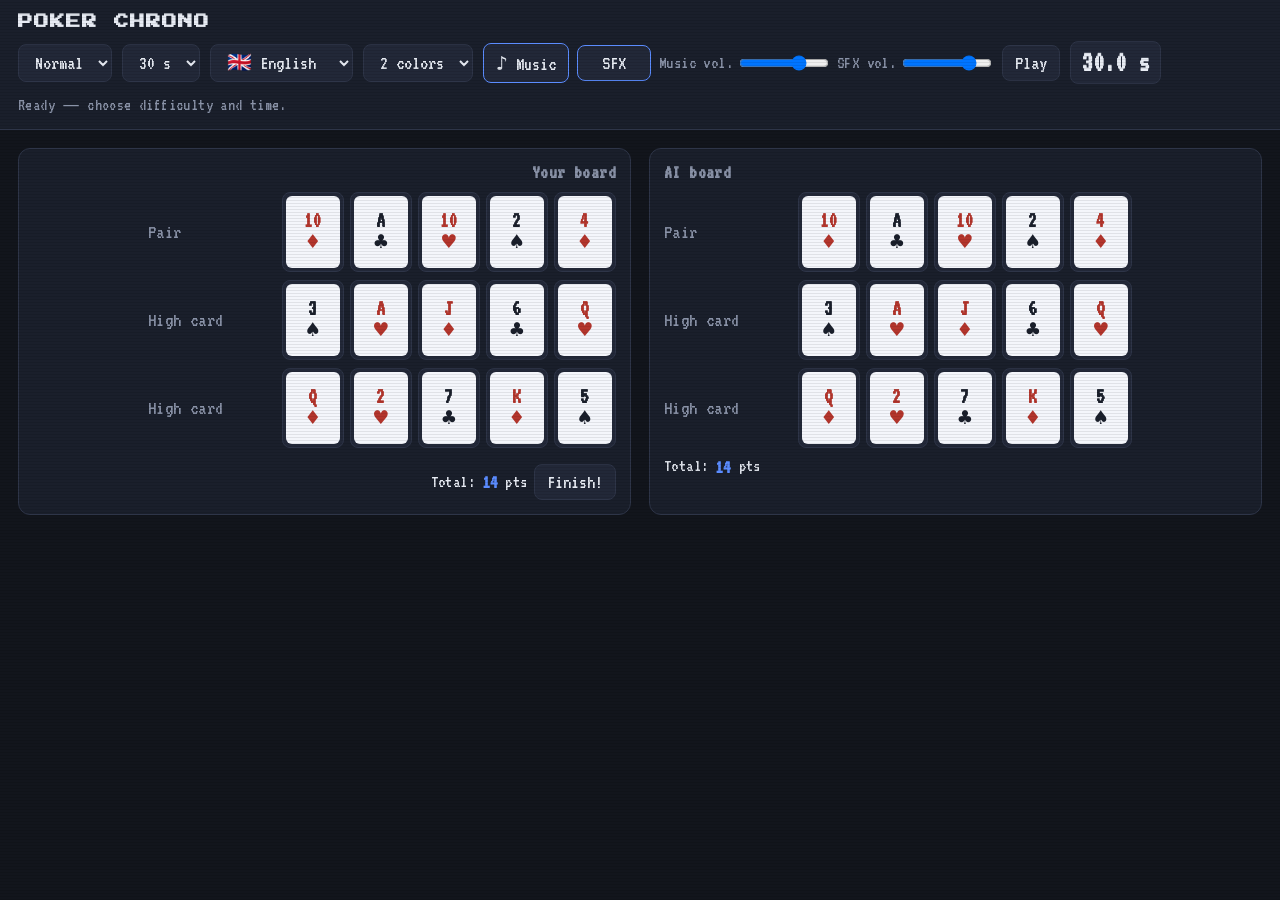
==== commit 3595642b: "fix: libelle du bouton GO remplace par Finish! dans les 5 langues (v2.1.2 item 2) Statique index.htm" ====
--- a/index.html
+++ b/index.html
@@ -56,7 +56,7 @@
   <section class="board" id="board-human">
     <h2 data-i18n="human_board">Your board</h2>
     <div class="rows"></div>
-    <div class="total"><span data-i18n="total_label">Total: </span><b id="score-human">0</b> <span data-i18n="pts">pts</span><button id="go" type="button" disabled data-i18n="go_btn">GO !</button></div>
+    <div class="total"><span data-i18n="total_label">Total: </span><b id="score-human">0</b> <span data-i18n="pts">pts</span><button id="go" type="button" disabled data-i18n="go_btn">Finish!</button></div>
   </section>
   <section class="board" id="board-ai">
     <h2 data-i18n="ai_board">AI board</h2>
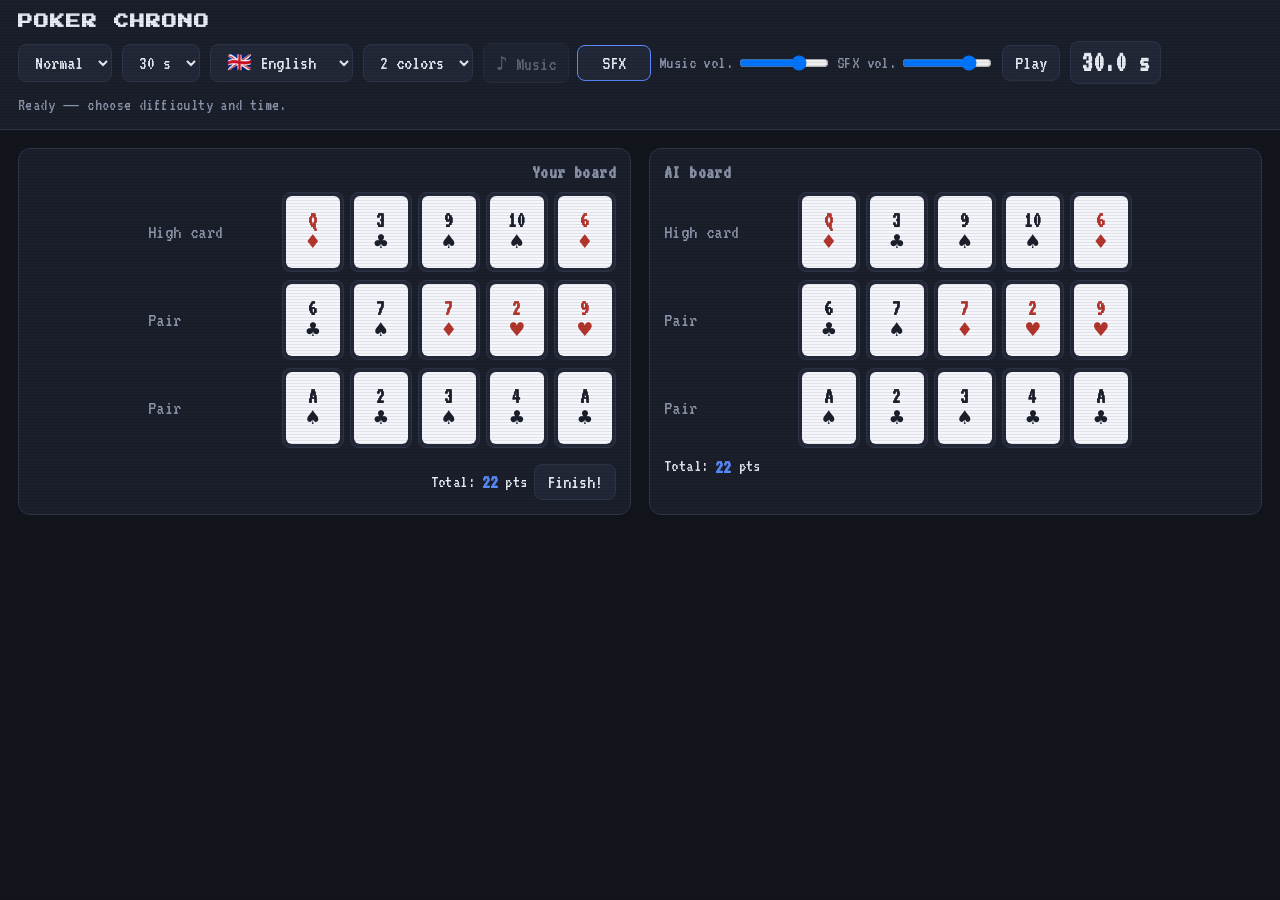
==== commit 455a4e61: "feat: musique coupée par défaut au chargement frais (v2.1.2 item 6) Demande utilisateur 2026-10-20 :" ====
--- a/index.html
+++ b/index.html
@@ -41,7 +41,7 @@
       <option value="4" data-i18n="colors_4">4 colors</option>
     </select>
     <div class="audio-panel">
-      <button id="music-toggle" class="audio-btn" type="button" aria-pressed="true" data-i18n="music_btn">♪ Music</button>
+      <button id="music-toggle" class="audio-btn" type="button" aria-pressed="false" data-i18n="music_btn">♪ Music</button>
       <button id="sfx-toggle" class="audio-btn" type="button" aria-pressed="true" data-i18n="sfx_btn">SFX</button>
       <label class="vol"><span data-i18n="vol_music">Music vol.</span><input type="range" id="music-vol" min="0" max="100" value="70"></label>
       <label class="vol"><span data-i18n="vol_sfx">SFX vol.</span><input type="range" id="sfx-vol" min="0" max="100" value="80"></label>
--- a/css/base.css
+++ b/css/base.css
@@ -52,6 +52,9 @@
   .card.red { color:#b3352c; }
   #board-human .card { cursor:grab; border:2px solid transparent; }
   #board-human .cell.drag-over { border-color:var(--accent); box-shadow:0 0 0 2px var(--accent); }
+  /* v2.1.2 : Pointer Events — cartes humaines draggables au doigt. */
+  #board-human .card { touch-action:none; }
+  .card.dragging { opacity:.65; }
   .cell.flash { animation:flash .45s ease-out; }
   @keyframes flash { 0% { box-shadow:0 0 0 3px var(--good); } 100% { box-shadow:0 0 0 0 transparent; } }
   .total { display:flex; align-items:center; gap:.35rem; margin-top:8px; font-size:.95rem; color:var(--text); }
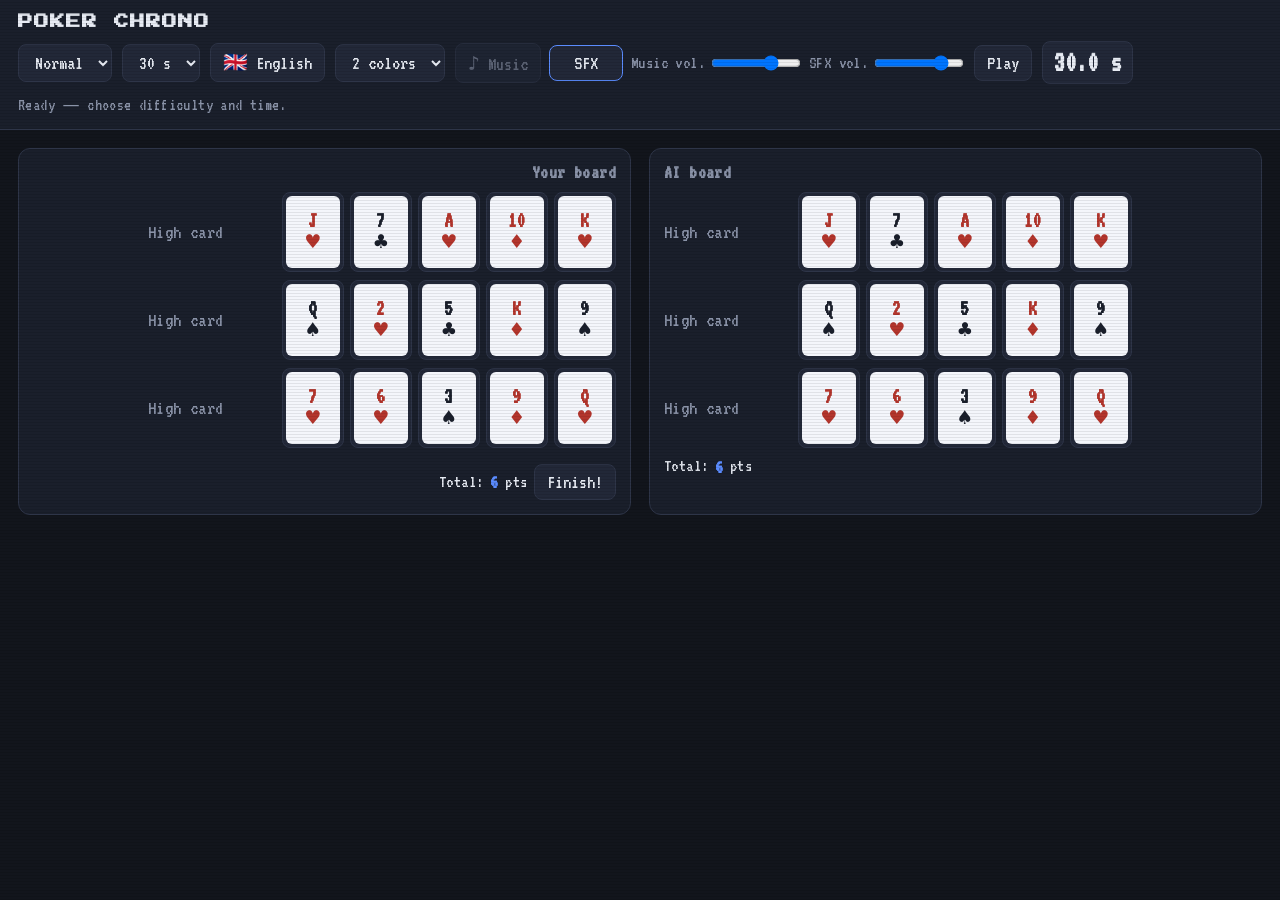
==== commit 24a266da: "fix: menu de langue custom (drapeaux) — select natif remplacé par menu DOM ARIA Racine : la popup na" ====
--- a/index.html
+++ b/index.html
@@ -28,13 +28,18 @@
       <option value="90">90 s</option>
     </select>
 
-  <select id="lang" title="Language">
-    <option value="en">🇬🇧 English</option>
-    <option value="fr">🇫🇷 Français</option>
-    <option value="es">🇪🇸 Español</option>
-    <option value="it">🇮🇹 Italiano</option>
-    <option value="de">🇩🇪 Deutsch</option>
-  </select>
+  <!-- v2.1.2 flagfix : menu de langue custom — le <select> natif ne rend pas
+       les drapeaux (emoji Regional Indicator) dans sa popup sous Windows (Opera PC). -->
+  <div id="lang" class="lang-menu">
+    <button id="lang-btn" type="button" aria-haspopup="listbox" aria-expanded="false">🇬🇧 English</button>
+    <ul id="lang-list" class="lang-list" role="listbox" hidden>
+      <li role="option" data-lang="en">🇬🇧 English</li>
+      <li role="option" data-lang="fr">🇫🇷 Français</li>
+      <li role="option" data-lang="es">🇪🇸 Español</li>
+      <li role="option" data-lang="it">🇮🇹 Italiano</li>
+      <li role="option" data-lang="de">🇩🇪 Deutsch</li>
+    </ul>
+  </div>
 
     <select id="colors" title="Card color mode" data-i18n-title="colors_label">
       <option value="2" selected data-i18n="colors_2">2 colors</option>
--- a/css/base.css
+++ b/css/base.css
@@ -76,4 +76,37 @@
   #replay { margin-top:12px; font-size:1rem; padding:9px 18px; }
   #msg { color:var(--warn); font-size:.9rem; min-height:1.3em; text-align:center; padding-top:10px; }
 
-  +
+  /* v2.1.2 flagfix : menu de langue custom (drapeaux) — le <select> natif ne
+     rend pas les drapeaux emoji dans sa popup sous Windows (Opera PC).
+     Le bouton hérite du style 'select, button' ; la liste retombe dessous. */
+  .lang-menu {
+    position: relative;
+    display: inline-flex;
+  }
+  .lang-list {
+    position: absolute;
+    top: calc(100% + 4px);
+    left: 0;
+    z-index: 30;
+    margin: 0;
+    padding: 4px 0;
+    list-style: none;
+    background: var(--panel2);
+    border: 1px solid var(--line);
+    border-radius: 8px;
+    box-shadow: 0 8px 24px rgba(0, 0, 0, 0.45);
+    min-width: 100%;
+  }
+  .lang-list li {
+    padding: 7px 14px;
+    font-size: 0.95rem;
+    font-weight: 600;
+    white-space: nowrap;
+    cursor: pointer;
+  }
+  .lang-list li:hover {
+    background: var(--panel);
+    color: var(--accent);
+  }
+
